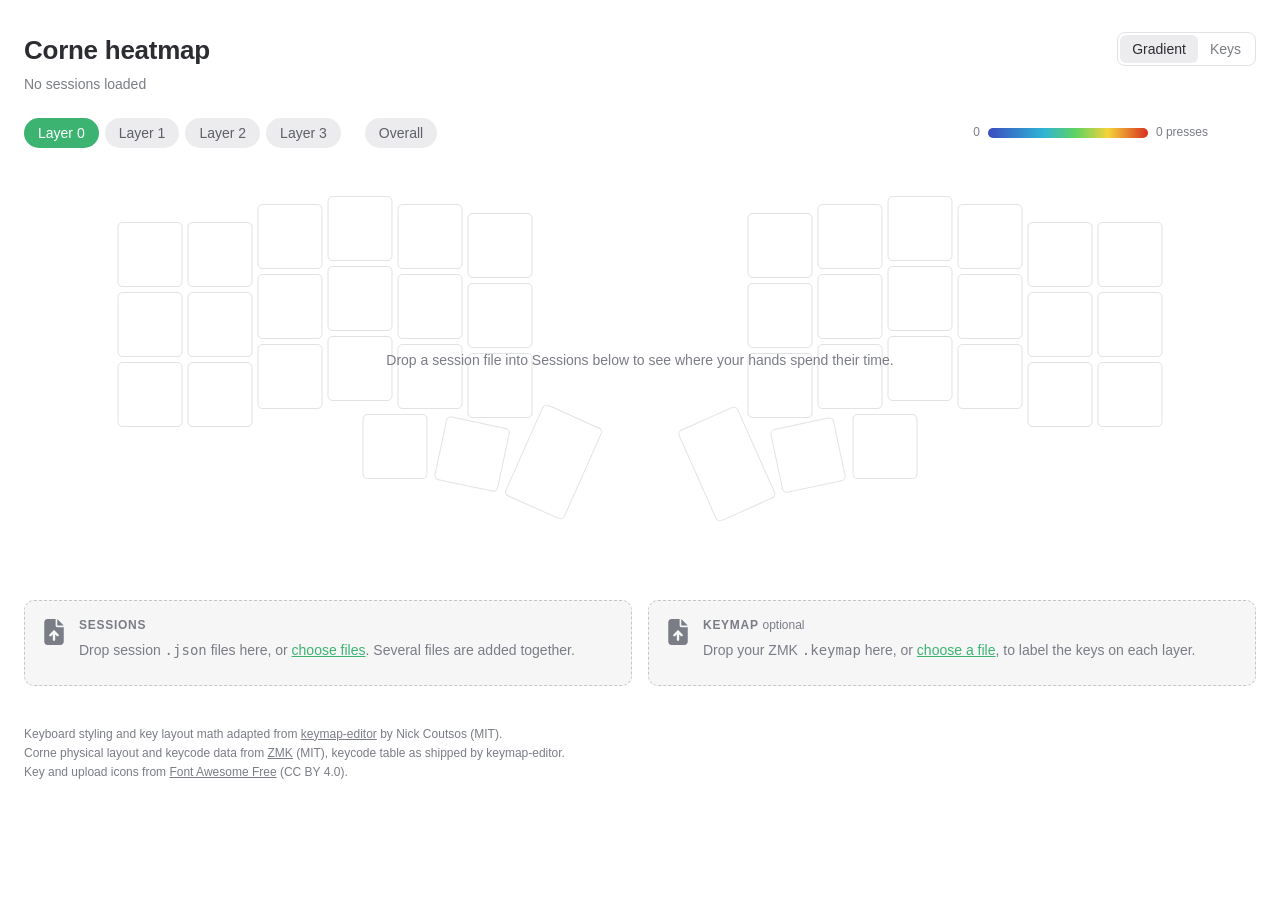
==== viewer/index.html @ b0c6d702 "steadier layout: summary in the header, fixed-size legend beside the tabs, full-width board, empty-s" ====
<!doctype html>
<html lang="en">
<head>
  <meta charset="utf-8">
  <meta name="viewport" content="width=device-width, initial-scale=1">
  <title>Corne Heatmap</title>
  <link rel="stylesheet" href="style.css">
</head>
<body>
  <main>
    <header>
      <div class="title">
        <h1>Corne heatmap</h1>
        <p id="summary" class="summary"></p>
      </div>
      <div class="mode" role="group" aria-label="Display mode">
        <button type="button" data-mode="gradient" aria-pressed="true">Gradient</button>
        <button type="button" data-mode="keys" aria-pressed="false">Keys</button>
      </div>
    </header>

    <div class="controls">
      <nav class="layer-selector" aria-label="Layer">
        <ul id="tabs" role="tablist"></ul>
      </nav>
      <div id="legend" class="legend" aria-label="Color legend">
        <span>0</span>
        <div id="legend-bar"></div>
        <span id="legend-max" class="legend-max"></span>
      </div>
    </div>

    <section id="board-wrap" aria-label="Keyboard">
      <div id="board">
        <canvas id="heat"></canvas>
        <div id="keys"></div>
      </div>
      <p id="empty" class="empty">Drop a session file into Sessions below to see where your hands spend their time.</p>
      <div id="tooltip" hidden></div>
    </section>

    <div class="inputs">
      <section id="drop" class="zone" aria-label="Session files">
        <span class="drop-icon" data-icon="file-arrow-up"></span>
        <div class="zone-body">
          <h2>Sessions</h2>
          <p>Drop session <code>.json</code> files here, or <label class="pick">choose files<input type="file" id="picker" accept=".json" multiple></label>. Several files are added together.</p>
          <ul id="files" class="file-list"></ul>
        </div>
      </section>

      <section id="keymap-drop" class="zone" aria-label="Keymap file">
        <span class="drop-icon" data-icon="file-arrow-up"></span>
        <div class="zone-body">
          <h2>Keymap <span class="optional">optional</span></h2>
          <p>Drop your ZMK <code>.keymap</code> here, or <label class="pick">choose a file<input type="file" id="keymap-picker" accept=".keymap"></label>, to label the keys on each layer.</p>
          <ul id="keymap-files" class="file-list"></ul>
        </div>
      </section>
    </div>
  </main>

  <footer>
    <ul class="credits">
      <li>Keyboard styling and key layout math adapted from <a href="https://github.com/nickcoutsos/keymap-editor">keymap-editor</a> by Nick Coutsos (MIT).</li>
      <li>Corne physical layout and keycode data from <a href="https://github.com/zmkfirmware/zmk">ZMK</a> (MIT), keycode table as shipped by keymap-editor.</li>
      <li>Key and upload icons from <a href="https://fontawesome.com">Font Awesome Free</a> (CC BY 4.0).</li>
    </ul>
  </footer>

  <script src="keycodes.js"></script>
  <script src="icons.js"></script>
  <script src="viewer.js"></script>
</body>
</html>
---- viewer/style.css ----
/*
 * Key and layer selector styling adapted from keymap-editor
 * https://github.com/nickcoutsos/keymap-editor
 *
 * MIT License
 *
 * Copyright (c) 2021 Nick Coutsos
 *
 * Permission is hereby granted, free of charge, to any person obtaining a copy
 * of this software and associated documentation files (the "Software"), to deal
 * in the Software without restriction, including without limitation the rights
 * to use, copy, modify, merge, publish, distribute, sublicense, and/or sell
 * copies of the Software, and to permit persons to whom the Software is
 * furnished to do so, subject to the following conditions:
 *
 * The above copyright notice and this permission notice shall be included in all
 * copies or substantial portions of the Software.
 *
 * THE SOFTWARE IS PROVIDED "AS IS", WITHOUT WARRANTY OF ANY KIND, EXPRESS OR
 * IMPLIED, INCLUDING BUT NOT LIMITED TO THE WARRANTIES OF MERCHANTABILITY,
 * FITNESS FOR A PARTICULAR PURPOSE AND NONINFRINGEMENT. IN NO EVENT SHALL THE
 * AUTHORS OR COPYRIGHT HOLDERS BE LIABLE FOR ANY CLAIM, DAMAGES OR OTHER
 * LIABILITY, WHETHER IN AN ACTION OF CONTRACT, TORT OR OTHERWISE, ARISING FROM,
 * OUT OF OR IN CONNECTION WITH THE SOFTWARE OR THE USE OR OTHER DEALINGS IN THE
 * SOFTWARE.
 */

/* Layout: title and summary with the mode switch, then layer tabs with the
   legend, then the board at full width, then the file inputs */
:root {
  --text: #2b2d31;
  --muted: #7a7d85;
  --page: #fff;
  --key: whitesmoke;
  --surface: #f6f6f7;
  --line: rgba(120, 124, 132, 0.22);
  --zero-edge: #c4c6cb;
  --accent: rgb(60, 179, 113);
  --tab: #ececee;
  --tab-text: #5d6068;
  --halo: rgba(255, 255, 255, 0.85);
}

@media (prefers-color-scheme: dark) {
  :root {
    --text: #e2e3e6;
    --muted: #8d9098;
    --page: #1b1b1d;
    --key: #2c2c30;
    --surface: #232326;
    --line: rgba(160, 164, 172, 0.2);
    --zero-edge: #55575e;
    --tab: #2e2e33;
    --tab-text: #b4b6bc;
    --halo: rgba(27, 27, 29, 0.85);
  }
}

* { box-sizing: border-box; }
[hidden] { display: none !important; }

body {
  margin: 0;
  background: var(--page);
  color: var(--text);
  font: 15px/1.45 -apple-system, BlinkMacSystemFont, "Segoe UI", sans-serif;
}

main,
footer {
  max-width: 1320px;
  margin: 0 auto;
  padding-left: max(24px, env(safe-area-inset-left, 0px));
  padding-right: max(24px, env(safe-area-inset-right, 0px));
}
main { padding-block: 32px 0; }

header {
  display: flex;
  align-items: flex-start;
  justify-content: space-between;
  flex-wrap: wrap;
  gap: 12px 24px;
}
.summary {
  margin: 4px 0 0;
  color: var(--muted);
  font-size: 14px;
  font-variant-numeric: tabular-nums;
}

h1 {
  font-size: 26px;
  font-weight: 650;
  letter-spacing: -0.01em;
  margin: 0;
}

.controls {
  display: flex;
  align-items: center;
  justify-content: space-between;
  flex-wrap: wrap;
  gap: 12px 24px;
  margin-top: 24px;
}

/* Layer tabs, after keymap-editor's layer selector */
.layer-selector ul {
  display: flex;
  flex-wrap: wrap;
  gap: 6px;
  list-style-type: none;
  margin: 0;
  padding: 0;
}
.layer-selector li button {
  cursor: pointer;
  border: none;
  background-color: var(--tab);
  color: var(--tab-text);
  border-radius: 15px;
  height: 30px;
  line-height: 30px;
  padding: 0 14px;
  font: inherit;
  font-size: 14px;
}
/* Overall isn't a layer, so it sits apart at the end */
.layer-selector li.overall { margin-left: 18px; }
.layer-selector li button:hover { background-color: rgba(60, 179, 113, 0.85); color: white; }
.layer-selector li button[aria-selected="true"] { background-color: var(--accent); color: white; }

/* Display mode: a segmented control, so it doesn't read as more tabs */
.mode {
  display: inline-flex;
  border: 1px solid var(--line);
  border-radius: 8px;
  padding: 2px;
}
.mode button {
  border: none;
  border-radius: 6px;
  height: 28px;
  padding: 0 12px;
  background: none;
  color: var(--muted);
  cursor: pointer;
  font: inherit;
  font-size: 14px;
}
.mode button[aria-pressed="true"] { background: var(--tab); color: var(--text); }

button:focus-visible { outline: 2px solid var(--accent); outline-offset: 2px; }

#board-wrap {
  position: relative;
  margin-top: 20px;
}

/* Fixed-size pieces, so nothing moves when the count changes between tabs */
.legend {
  display: flex;
  align-items: center;
  gap: 8px;
  color: var(--muted);
  font-size: 12px;
  font-variant-numeric: tabular-nums;
}
#legend-bar {
  width: 160px;
  height: 10px;
  border-radius: 5px;
  background: linear-gradient(to right, var(--legend-stops));
}
/* Room for "999,999 presses", so the bar keeps its place as the count changes */
.legend-max { min-width: 15ch; }

.empty {
  position: absolute;
  inset: 0;
  display: flex;
  align-items: center;
  justify-content: center;
  margin: 0;
  padding: 0 24px;
  text-align: center;
  color: var(--muted);
  font-size: 14px;
  pointer-events: none;
}

/* Scaled down by viewer.js to fit narrow screens */
#board {
  position: relative;
  transform-origin: 0 0;
}

#heat {
  position: absolute;
  left: 0;
  top: 0;
  pointer-events: none;
}

/* Keys, after keymap-editor's .key */
.key {
  position: absolute;
  display: flex;
  justify-content: center;
  align-items: center;
  color: var(--muted);
  background-color: var(--key);
  border-radius: 5px;
  font-size: 12px;
  transition: background-color 200ms;
}
.key:hover { z-index: 1; outline: 2px solid var(--accent); }

/* Labels from a loaded keymap, after keymap-editor's .code and .behaviour-binding */
.key .label {
  max-width: 92%;
  overflow: hidden;
  text-overflow: ellipsis;
  white-space: nowrap;
  font-size: 18px;
}
.key .label[data-long="true"] { font-size: 11px; }
.key .label[data-trans="true"] { font-size: 14px; opacity: 0.5; }
.key .label svg { display: block; height: 18px; width: auto; }
.key .tag {
  position: absolute;
  top: 0;
  left: 0;
  padding: 2px 4px;
  font-size: 9px;
  letter-spacing: 0.03em;
  text-transform: uppercase;
  opacity: 0.55;
}
.keys .key:not(.zero) { color: rgba(0, 0, 0, 0.7); }

/* Gradient mode: faint outlines over the canvas, labels with a halo so they
   stay readable on hot keys */
.gradient .key {
  background-color: transparent;
  border: 1px solid var(--line);
  color: var(--text);
}
.gradient .key .label { text-shadow: 0 0 3px var(--halo), 0 0 6px var(--halo); }

/* Keys mode: never-pressed keys are hollow so "unused" is unmistakable */
.keys .key.zero {
  background-color: transparent;
  border: 1px dashed var(--zero-edge);
}

#tooltip {
  position: absolute;
  z-index: 2;
  pointer-events: none;
  padding: 4px 8px;
  border-radius: 5px;
  background: #222;
  color: white;
  font-size: 13px;
  white-space: nowrap;
}

/* File inputs: a quieter second section, side by side when there's room */
.inputs {
  display: grid;
  grid-template-columns: repeat(auto-fit, minmax(min(100%, 340px), 1fr));
  gap: 16px;
  margin-top: 48px;
}
.zone {
  display: grid;
  grid-template-columns: auto 1fr;
  align-items: start;
  gap: 14px;
  padding: 16px 18px;
  border: 1.5px dashed var(--zero-edge);
  border-radius: 10px;
  background: var(--surface);
  min-width: 0;
  transition: border-color 150ms, background-color 150ms;
}
.zone.over { border-color: var(--accent); background: color-mix(in srgb, var(--accent) 8%, var(--surface)); }
.zone-body { min-width: 0; }
.drop-icon { color: var(--muted); padding-top: 2px; }
.drop-icon svg { display: block; width: 22px; height: 26px; }
.zone.over .drop-icon { color: var(--accent); }
.zone h2 {
  font-size: 12px;
  font-weight: 600;
  letter-spacing: 0.06em;
  text-transform: uppercase;
  color: var(--muted);
  margin: 0 0 6px;
}
.zone .optional { font-weight: normal; letter-spacing: 0; text-transform: none; }
.zone p { margin: 0; color: var(--muted); font-size: 14px; }

.pick { color: var(--accent); cursor: pointer; text-decoration: underline; }
.pick input { display: none; }

.file-list { list-style: none; margin: 8px 0 0; padding: 0; }
.file-list li {
  display: flex;
  align-items: center;
  gap: 8px;
  padding: 4px 0;
}
.file-list .name { overflow-wrap: anywhere; min-width: 0; }
.file-list .total { color: var(--muted); margin-left: auto; white-space: nowrap; font-variant-numeric: tabular-nums; }
.file-list button {
  border: none;
  background: none;
  color: var(--muted);
  cursor: pointer;
  font-size: 16px;
}
.file-list button:hover { color: crimson; }
.file-list .warning { color: #c77c00; font-size: 13px; }

footer { padding-block: 40px 32px; }
.credits {
  list-style: none;
  margin: 0;
  padding: 0;
  display: grid;
  gap: 2px;
  color: var(--muted);
  font-size: 12px;
}
footer a { color: inherit; }
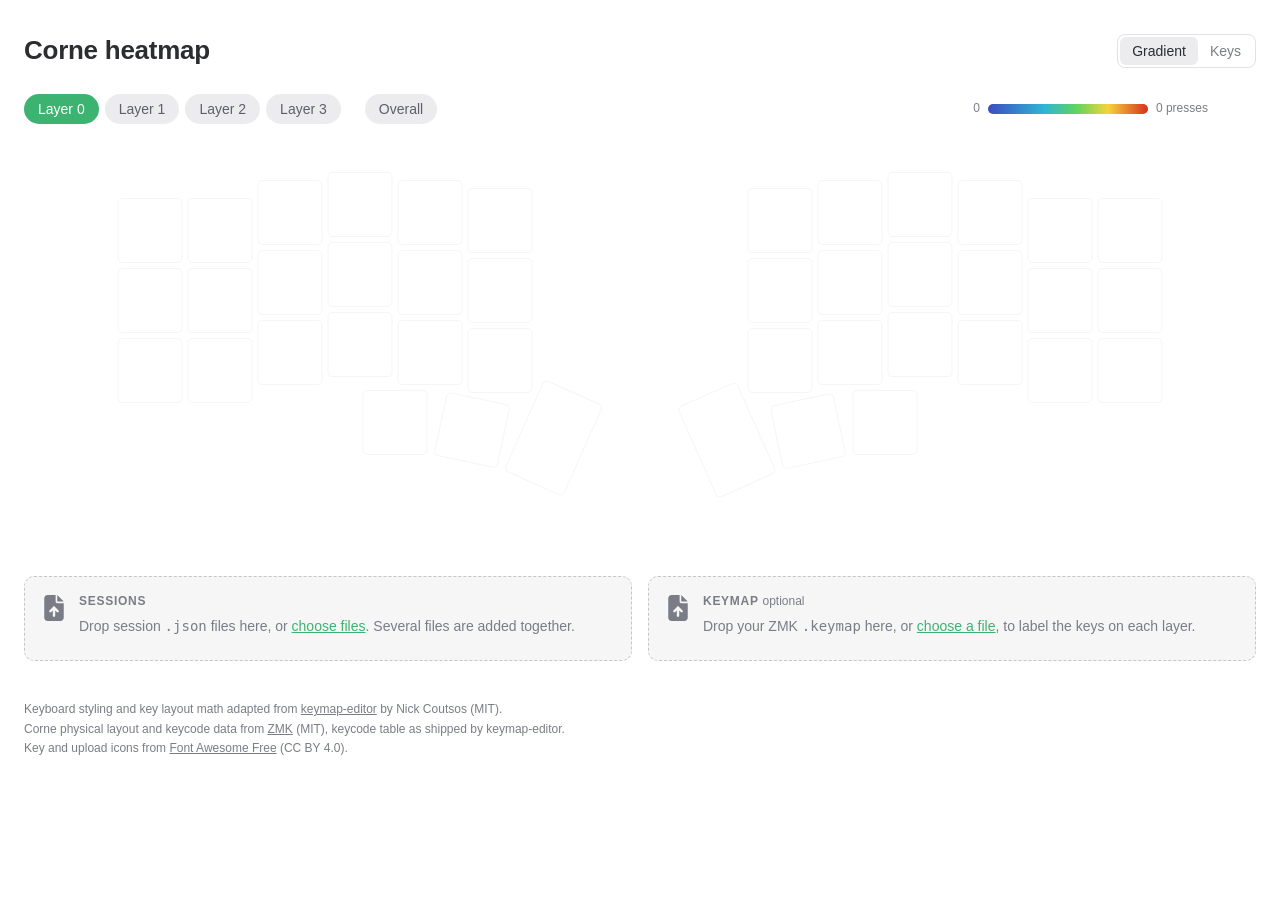
==== commit cf0bce21: "drop the header press summary; the sessions list already shows it" ====
--- a/viewer/index.html
+++ b/viewer/index.html
@@ -9,10 +9,7 @@
 <body>
   <main>
     <header>
-      <div class="title">
-        <h1>Corne heatmap</h1>
-        <p id="summary" class="summary"></p>
-      </div>
+      <h1>Corne heatmap</h1>
       <div class="mode" role="group" aria-label="Display mode">
         <button type="button" data-mode="gradient" aria-pressed="true">Gradient</button>
         <button type="button" data-mode="keys" aria-pressed="false">Keys</button>
--- a/viewer/style.css
+++ b/viewer/style.css
@@ -25,7 +25,7 @@
  * SOFTWARE.
  */
 
-/* Layout: title and summary with the mode switch, then layer tabs with the
+/* Layout: title with the mode switch, then layer tabs with the
    legend, then the board at full width, then the file inputs */
 :root {
   --text: #2b2d31;
@@ -77,18 +77,11 @@
 
 header {
   display: flex;
-  align-items: flex-start;
+  align-items: center;
   justify-content: space-between;
   flex-wrap: wrap;
   gap: 12px 24px;
 }
-.summary {
-  margin: 4px 0 0;
-  color: var(--muted);
-  font-size: 14px;
-  font-variant-numeric: tabular-nums;
-}
-
 h1 {
   font-size: 26px;
   font-weight: 650;
@@ -188,6 +181,22 @@
   color: var(--muted);
   font-size: 14px;
   pointer-events: none;
+  opacity: 0;
+  transition: opacity 150ms;
+}
+
+/* No sessions yet: a greyed-out board that can't be used, and the hint on hover
+   (always shown where there's no hover, like phones) */
+#board-wrap.is-empty { cursor: not-allowed; }
+#board-wrap.is-empty #board { opacity: 0.35; filter: grayscale(1); }
+#board-wrap.is-empty .key { pointer-events: none; }
+#board-wrap.is-empty:hover .empty { opacity: 1; }
+@media (hover: none) {
+  #board-wrap.is-empty .empty { opacity: 1; }
+}
+#board-wrap:not(.is-empty) .empty { display: none; }
+@media (prefers-reduced-motion: reduce) {
+  .empty { transition: none; }
 }
 
 /* Scaled down by viewer.js to fit narrow screens */
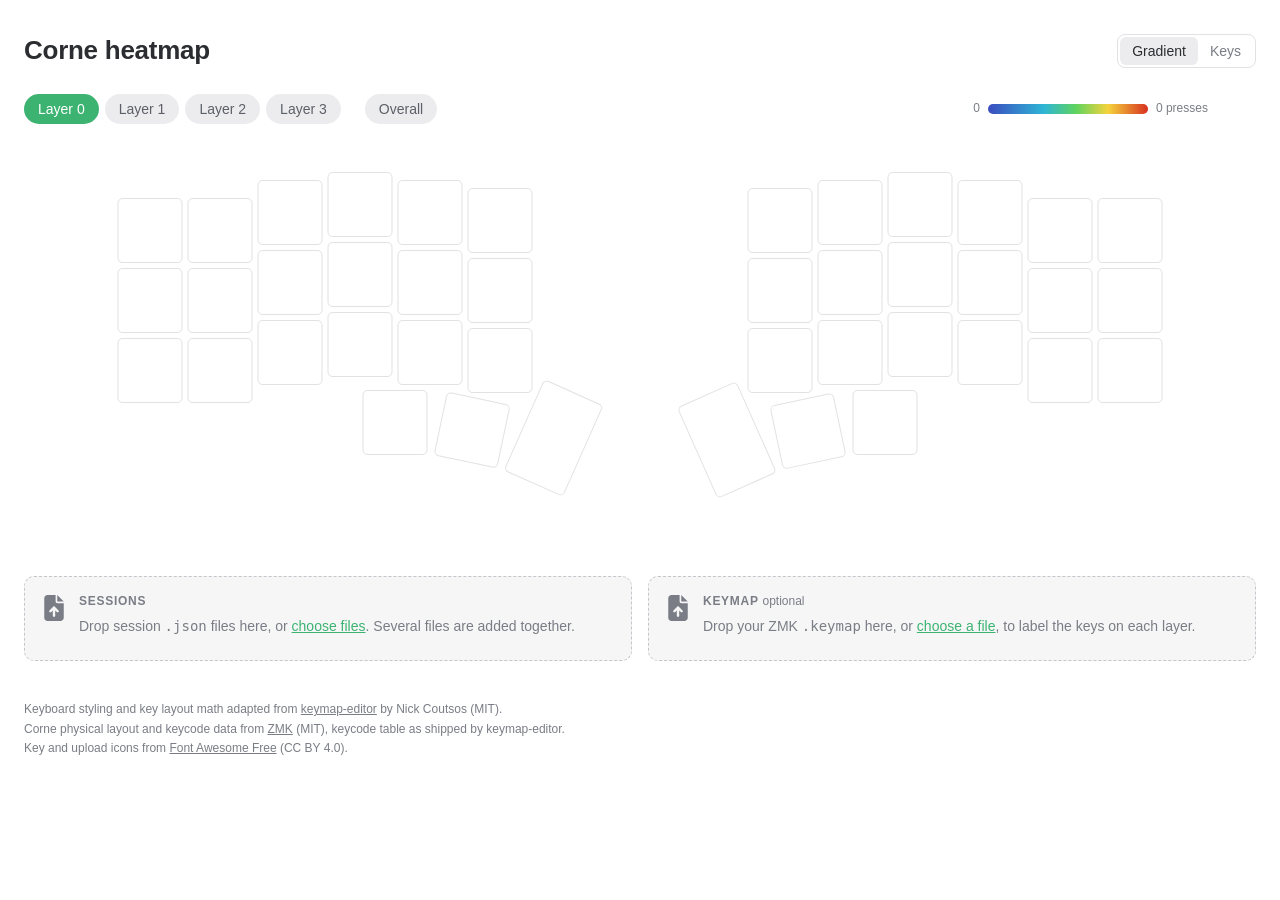
==== commit 9ffa5584: "reword the empty-board hint" ====
--- a/viewer/index.html
+++ b/viewer/index.html
@@ -32,7 +32,7 @@
         <canvas id="heat"></canvas>
         <div id="keys"></div>
       </div>
-      <p id="empty" class="empty">Drop a session file into Sessions below to see where your hands spend their time.</p>
+      <p id="empty" class="empty">Drop a session file into sessions below to generate heatmaps.</p>
       <div id="tooltip" hidden></div>
     </section>
 
--- a/viewer/style.css
+++ b/viewer/style.css
@@ -178,26 +178,25 @@
   margin: 0;
   padding: 0 24px;
   text-align: center;
-  color: var(--muted);
+  color: var(--text);
+  font-weight: 500;
   font-size: 14px;
   pointer-events: none;
   opacity: 0;
-  transition: opacity 150ms;
-}
-
-/* No sessions yet: a greyed-out board that can't be used, and the hint on hover
+}
+
+/* No sessions yet: a board that can't be used, and the hint on hover
    (always shown where there's no hover, like phones) */
 #board-wrap.is-empty { cursor: not-allowed; }
-#board-wrap.is-empty #board { opacity: 0.35; filter: grayscale(1); }
+/* Blurred on hover so the hint reads clearly on top */
+#board-wrap.is-empty:hover #board { filter: blur(3px); }
 #board-wrap.is-empty .key { pointer-events: none; }
 #board-wrap.is-empty:hover .empty { opacity: 1; }
 @media (hover: none) {
   #board-wrap.is-empty .empty { opacity: 1; }
+  #board-wrap.is-empty #board { filter: blur(3px); }
 }
 #board-wrap:not(.is-empty) .empty { display: none; }
-@media (prefers-reduced-motion: reduce) {
-  .empty { transition: none; }
-}
 
 /* Scaled down by viewer.js to fit narrow screens */
 #board {
@@ -222,7 +221,6 @@
   background-color: var(--key);
   border-radius: 5px;
   font-size: 12px;
-  transition: background-color 200ms;
 }
 .key:hover { z-index: 1; outline: 2px solid var(--accent); }
 
@@ -293,7 +291,6 @@
   border-radius: 10px;
   background: var(--surface);
   min-width: 0;
-  transition: border-color 150ms, background-color 150ms;
 }
 .zone.over { border-color: var(--accent); background: color-mix(in srgb, var(--accent) 8%, var(--surface)); }
 .zone-body { min-width: 0; }
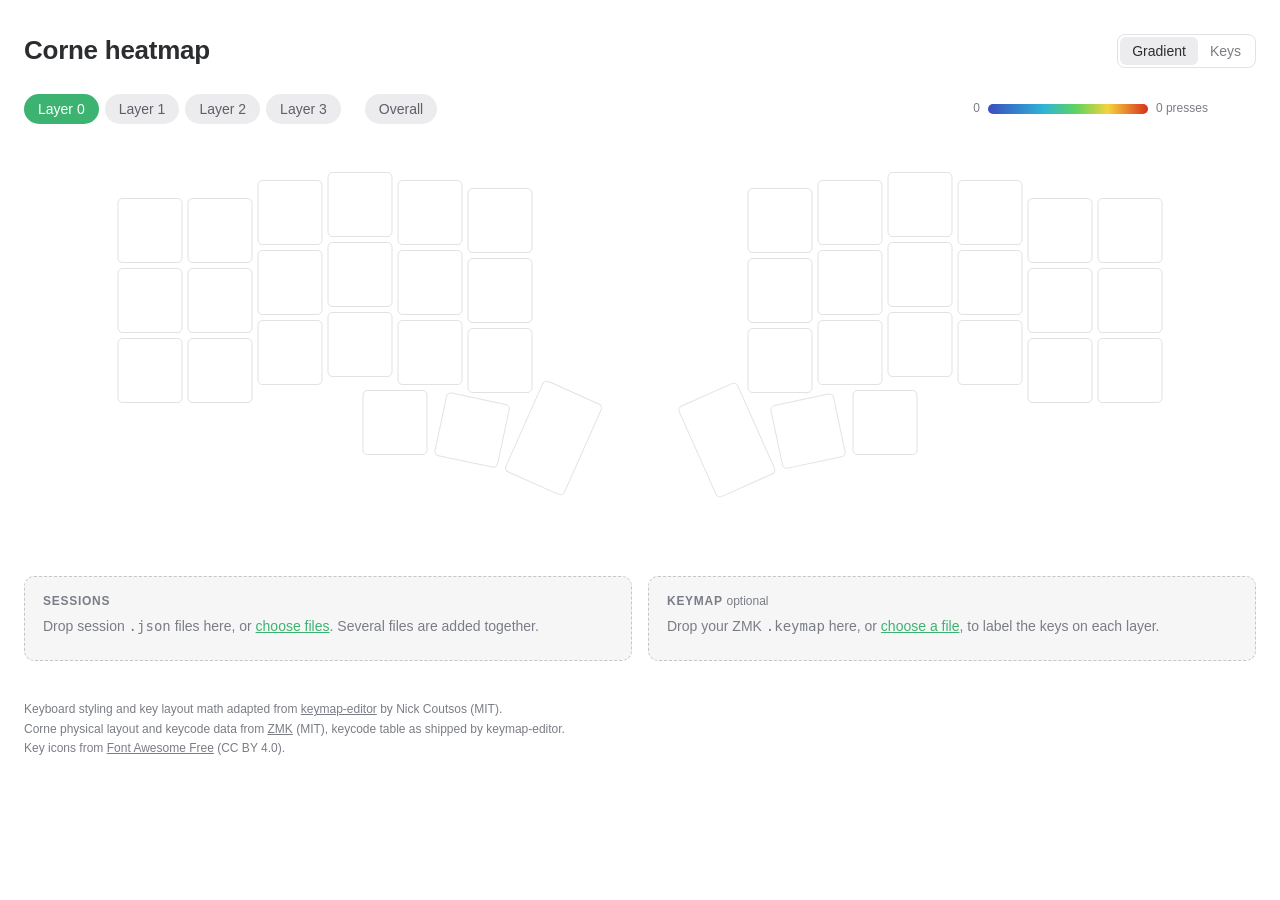
==== commit 914ef6db: "drop the upload icons from the drop zones and keep the scrollbar clear of the remove buttons" ====
--- a/viewer/index.html
+++ b/viewer/index.html
@@ -38,7 +38,6 @@
 
     <div class="inputs">
       <section id="drop" class="zone" aria-label="Session files">
-        <span class="drop-icon" data-icon="file-arrow-up"></span>
         <div class="zone-body">
           <h2>Sessions</h2>
           <p>Drop session <code>.json</code> files here, or <label class="pick">choose files<input type="file" id="picker" accept=".json" multiple></label>. Several files are added together.</p>
@@ -47,7 +46,6 @@
       </section>
 
       <section id="keymap-drop" class="zone" aria-label="Keymap file">
-        <span class="drop-icon" data-icon="file-arrow-up"></span>
         <div class="zone-body">
           <h2>Keymap <span class="optional">optional</span></h2>
           <p>Drop your ZMK <code>.keymap</code> here, or <label class="pick">choose a file<input type="file" id="keymap-picker" accept=".keymap"></label>, to label the keys on each layer.</p>
@@ -61,7 +59,7 @@
     <ul class="credits">
       <li>Keyboard styling and key layout math adapted from <a href="https://github.com/nickcoutsos/keymap-editor">keymap-editor</a> by Nick Coutsos (MIT).</li>
       <li>Corne physical layout and keycode data from <a href="https://github.com/zmkfirmware/zmk">ZMK</a> (MIT), keycode table as shipped by keymap-editor.</li>
-      <li>Key and upload icons from <a href="https://fontawesome.com">Font Awesome Free</a> (CC BY 4.0).</li>
+      <li>Key icons from <a href="https://fontawesome.com">Font Awesome Free</a> (CC BY 4.0).</li>
     </ul>
   </footer>
 
--- a/viewer/style.css
+++ b/viewer/style.css
@@ -282,10 +282,6 @@
   margin-top: 48px;
 }
 .zone {
-  display: grid;
-  grid-template-columns: auto 1fr;
-  align-items: start;
-  gap: 14px;
   padding: 16px 18px;
   border: 1.5px dashed var(--zero-edge);
   border-radius: 10px;
@@ -294,9 +290,6 @@
 }
 .zone.over { border-color: var(--accent); background: color-mix(in srgb, var(--accent) 8%, var(--surface)); }
 .zone-body { min-width: 0; }
-.drop-icon { color: var(--muted); padding-top: 2px; }
-.drop-icon svg { display: block; width: 22px; height: 26px; }
-.zone.over .drop-icon { color: var(--accent); }
 .zone h2 {
   font-size: 12px;
   font-weight: 600;
@@ -312,6 +305,8 @@
 .pick input { display: none; }
 
 .file-list { list-style: none; margin: 8px 0 0; padding: 0; }
+/* Many sessions can be loaded at once; show about five and scroll the rest */
+#files { max-height: 170px; overflow-y: auto; overscroll-behavior: contain; scrollbar-gutter: stable; padding-right: 8px; }
 .file-list li {
   display: flex;
   align-items: center;
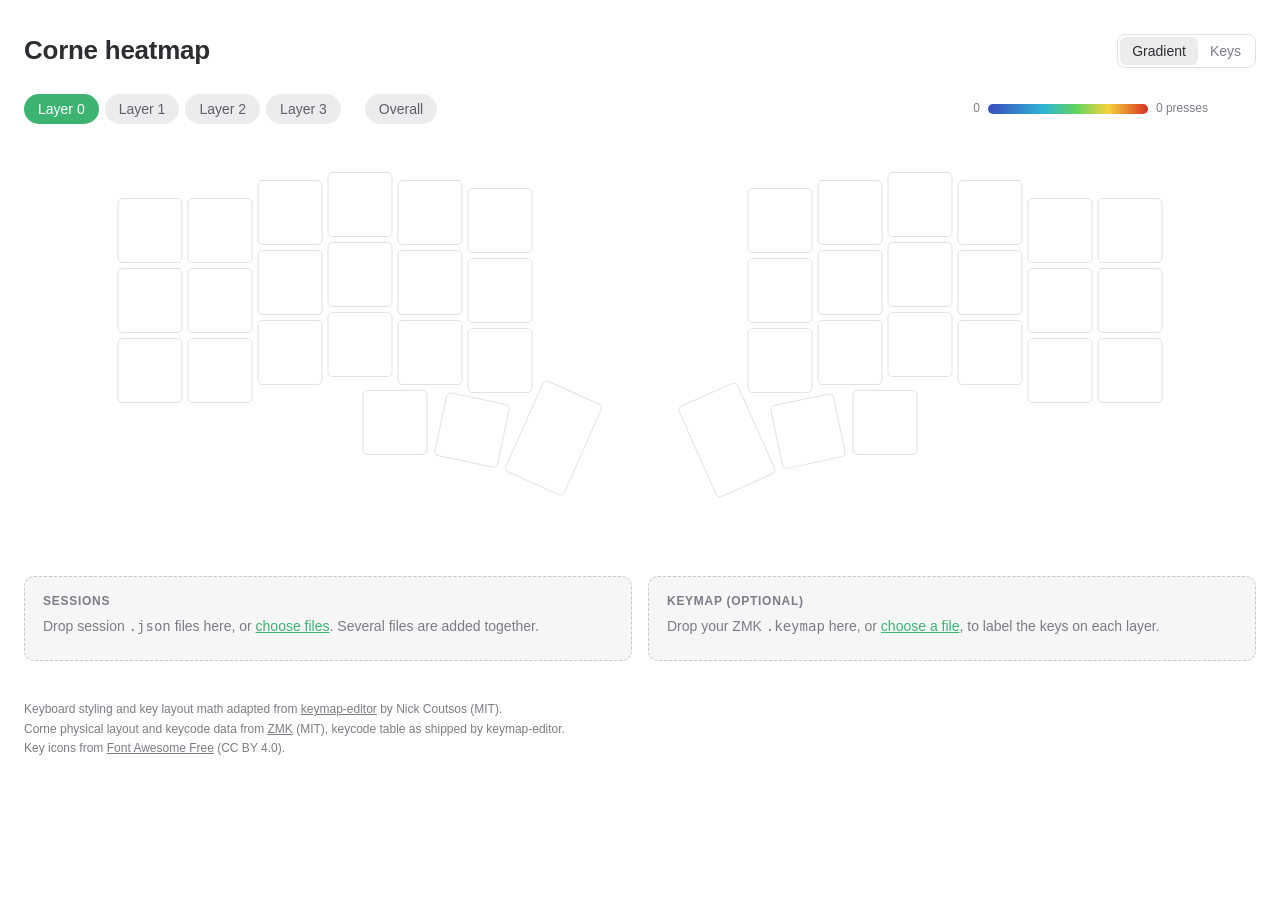
==== commit be1e5eb7: "label the keymap zone 'Keymap (optional)' in the heading style" ====
--- a/viewer/index.html
+++ b/viewer/index.html
@@ -47,7 +47,7 @@
 
       <section id="keymap-drop" class="zone" aria-label="Keymap file">
         <div class="zone-body">
-          <h2>Keymap <span class="optional">optional</span></h2>
+          <h2>Keymap (optional)</h2>
           <p>Drop your ZMK <code>.keymap</code> here, or <label class="pick">choose a file<input type="file" id="keymap-picker" accept=".keymap"></label>, to label the keys on each layer.</p>
           <ul id="keymap-files" class="file-list"></ul>
         </div>
--- a/viewer/style.css
+++ b/viewer/style.css
@@ -298,7 +298,6 @@
   color: var(--muted);
   margin: 0 0 6px;
 }
-.zone .optional { font-weight: normal; letter-spacing: 0; text-transform: none; }
 .zone p { margin: 0; color: var(--muted); font-size: 14px; }
 
 .pick { color: var(--accent); cursor: pointer; text-decoration: underline; }
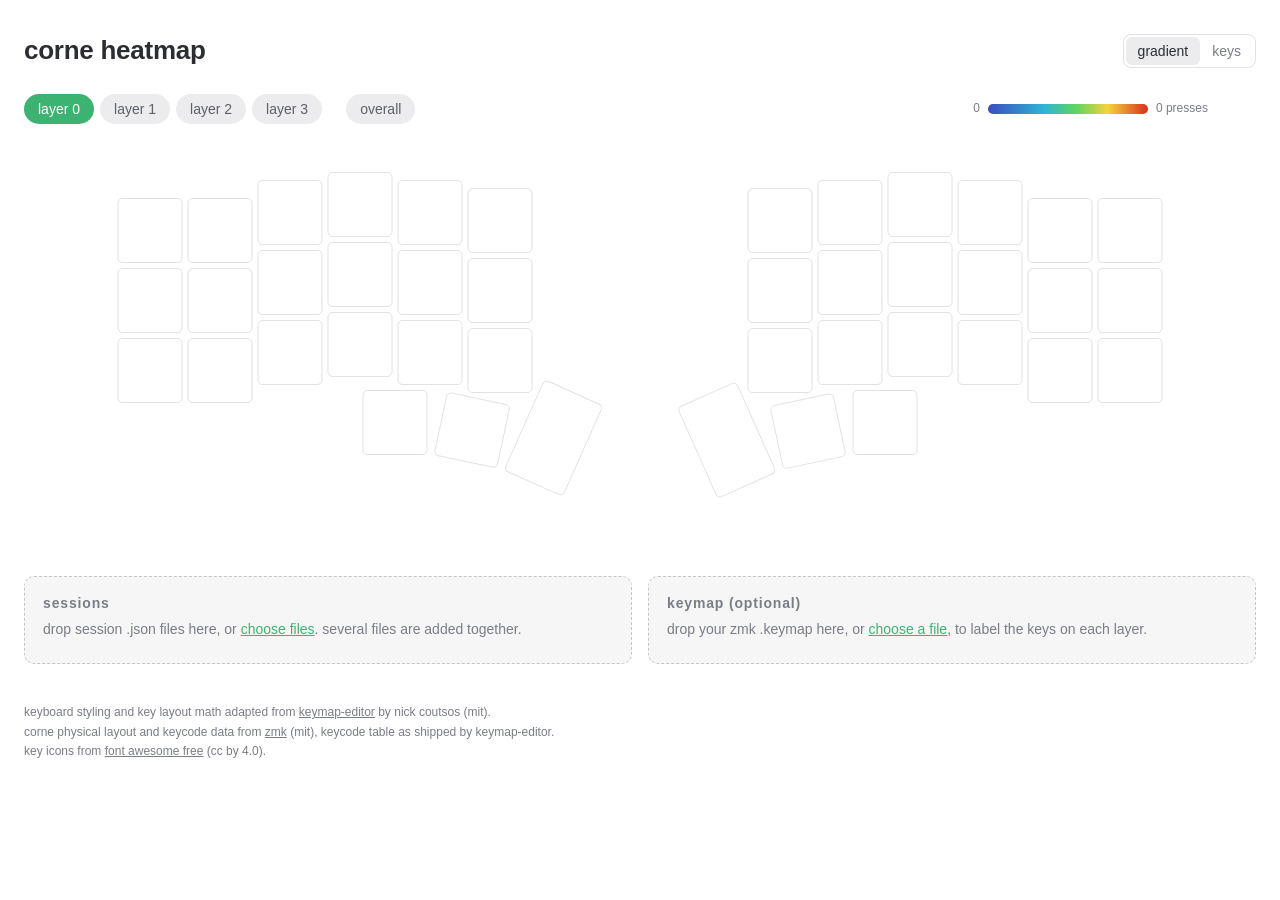
==== commit 6787a8cb: "show .json and .keymap as plain text in the drop zones" ====
--- a/viewer/index.html
+++ b/viewer/index.html
@@ -40,7 +40,7 @@
       <section id="drop" class="zone" aria-label="Session files">
         <div class="zone-body">
           <h2>Sessions</h2>
-          <p>Drop session <code>.json</code> files here, or <label class="pick">choose files<input type="file" id="picker" accept=".json" multiple></label>. Several files are added together.</p>
+          <p>Drop session .json files here, or <label class="pick">choose files<input type="file" id="picker" accept=".json" multiple></label>. Several files are added together.</p>
           <ul id="files" class="file-list"></ul>
         </div>
       </section>
@@ -48,7 +48,7 @@
       <section id="keymap-drop" class="zone" aria-label="Keymap file">
         <div class="zone-body">
           <h2>Keymap (optional)</h2>
-          <p>Drop your ZMK <code>.keymap</code> here, or <label class="pick">choose a file<input type="file" id="keymap-picker" accept=".keymap"></label>, to label the keys on each layer.</p>
+          <p>Drop your ZMK .keymap here, or <label class="pick">choose a file<input type="file" id="keymap-picker" accept=".keymap"></label>, to label the keys on each layer.</p>
           <ul id="keymap-files" class="file-list"></ul>
         </div>
       </section>
--- a/viewer/style.css
+++ b/viewer/style.css
@@ -58,8 +58,10 @@
 
 * { box-sizing: border-box; }
 [hidden] { display: none !important; }
+button { text-transform: inherit; }
 
 body {
+  text-transform: lowercase;
   margin: 0;
   background: var(--page);
   color: var(--text);
@@ -242,7 +244,7 @@
   padding: 2px 4px;
   font-size: 9px;
   letter-spacing: 0.03em;
-  text-transform: uppercase;
+  text-transform: lowercase;
   opacity: 0.55;
 }
 .keys .key:not(.zero) { color: rgba(0, 0, 0, 0.7); }
@@ -291,10 +293,10 @@
 .zone.over { border-color: var(--accent); background: color-mix(in srgb, var(--accent) 8%, var(--surface)); }
 .zone-body { min-width: 0; }
 .zone h2 {
-  font-size: 12px;
+  font-size: 14px;
   font-weight: 600;
   letter-spacing: 0.06em;
-  text-transform: uppercase;
+  text-transform: lowercase;
   color: var(--muted);
   margin: 0 0 6px;
 }
@@ -303,7 +305,7 @@
 .pick { color: var(--accent); cursor: pointer; text-decoration: underline; }
 .pick input { display: none; }
 
-.file-list { list-style: none; margin: 8px 0 0; padding: 0; }
+.file-list { list-style: none; margin: 8px 0 0; padding: 0; font-size: 14px; }
 /* Many sessions can be loaded at once; show about five and scroll the rest */
 #files { max-height: 170px; overflow-y: auto; overscroll-behavior: contain; scrollbar-gutter: stable; padding-right: 8px; }
 .file-list li {
@@ -319,7 +321,7 @@
   background: none;
   color: var(--muted);
   cursor: pointer;
-  font-size: 16px;
+  font-size: 14px;
 }
 .file-list button:hover { color: crimson; }
 .file-list .warning { color: #c77c00; font-size: 13px; }
